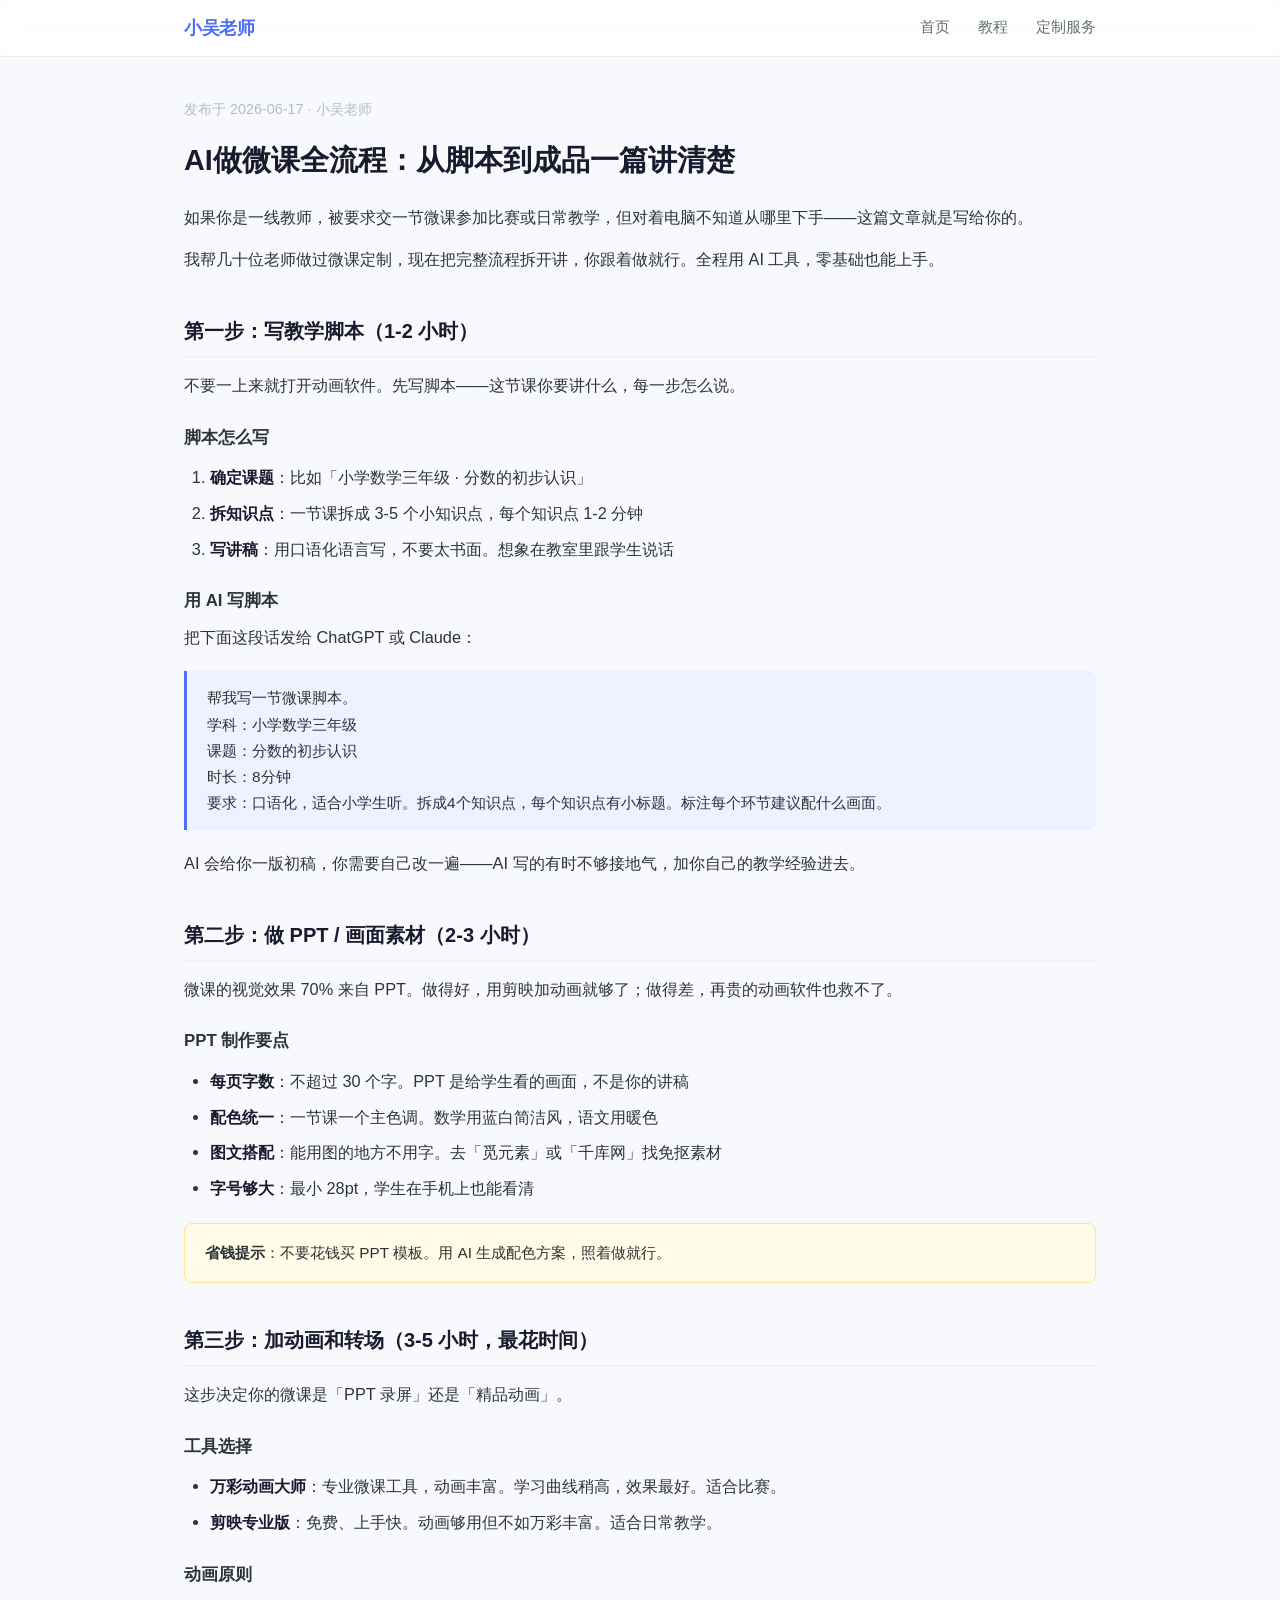
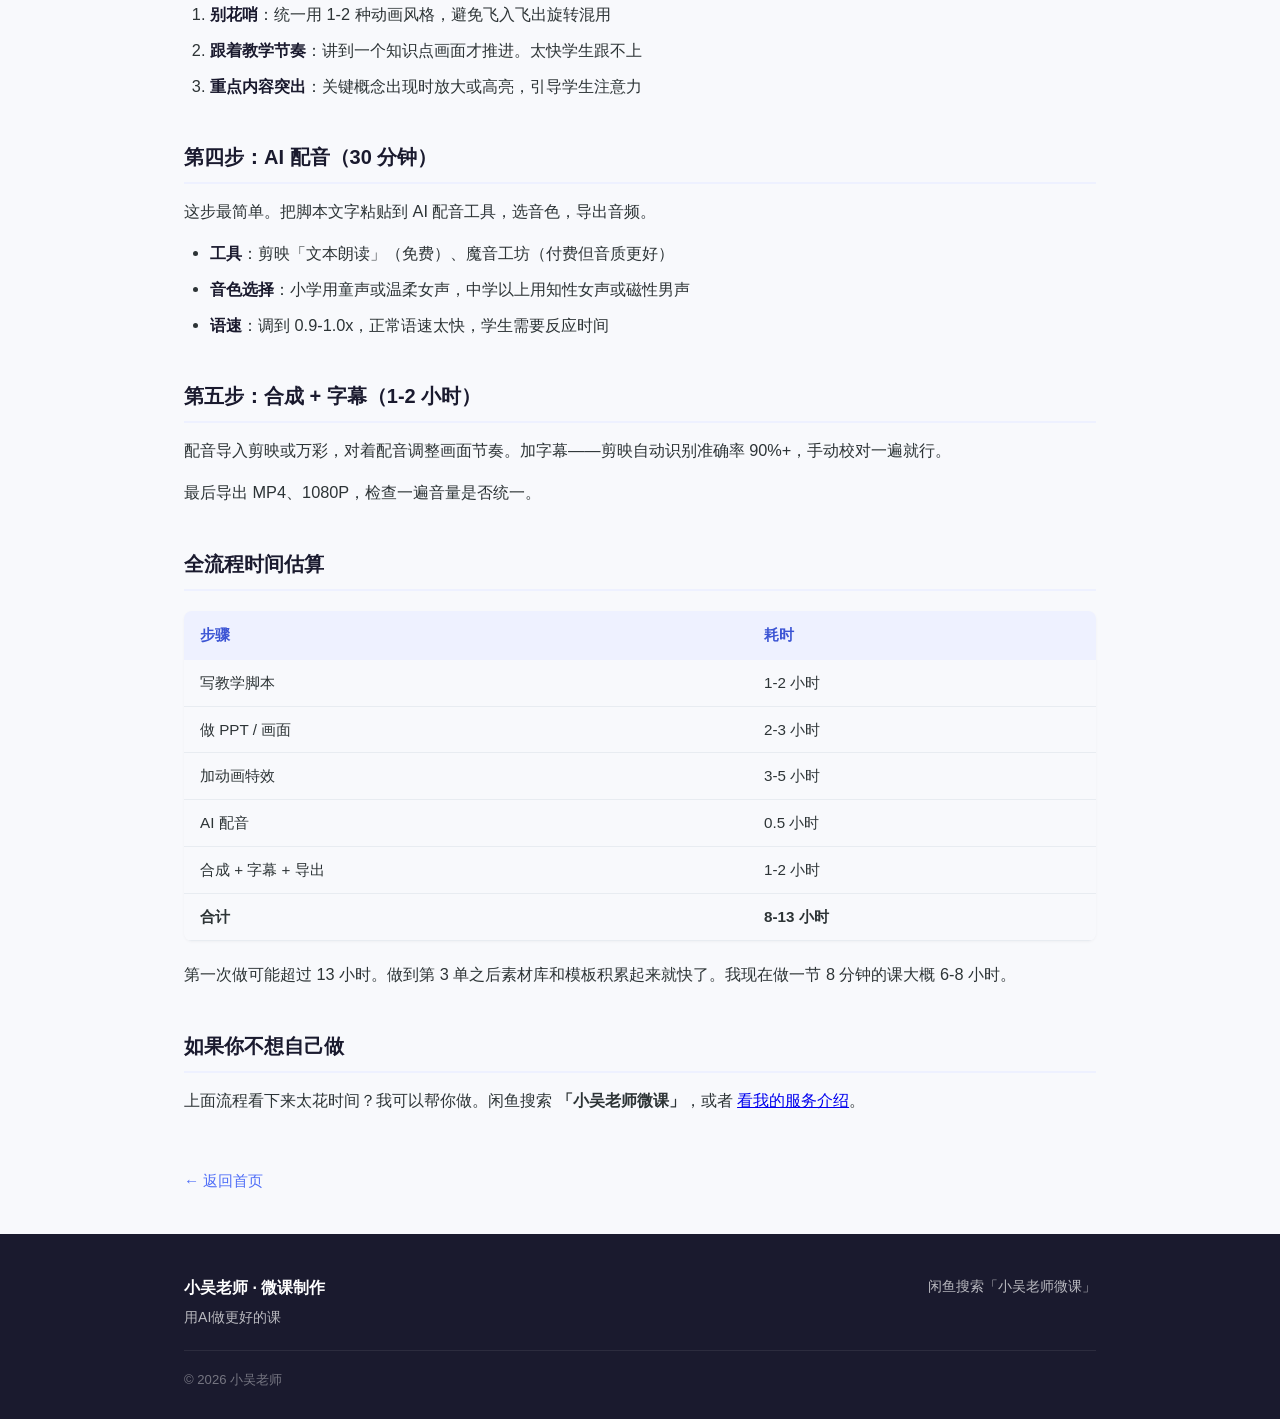
==== posts/01-ai-microcourse-guide.html @ 81d9802d "小吴老师微课制作网站：首页 + 首篇教程 + 闲鱼文案更新" ====
<!DOCTYPE html>
<html lang="zh-CN">
<head>
  <meta charset="UTF-8">
  <meta name="viewport" content="width=device-width, initial-scale=1.0">
  <title>AI做微课全流程：从脚本到成品一篇讲清楚 | 小吴老师</title>
  <meta name="description" content="小吴老师分享用AI工具做精品微课的完整流程：教学脚本→PPT→动画特效→AI配音→字幕→成品。适合教师和微课新手。">
  <link rel="stylesheet" href="../style.css">
</head>
<body>

  <nav>
    <div class="container nav-inner">
      <a href="../index.html" class="logo">小吴老师</a>
      <div class="nav-links">
        <a href="../index.html">首页</a>
        <a href="../index.html#posts">教程</a>
        <a href="../index.html#service">定制服务</a>
      </div>
    </div>
  </nav>

  <main class="container">
    <article>
      <p class="meta">发布于 2026-06-17 · 小吴老师</p>
      <h1>AI做微课全流程：从脚本到成品一篇讲清楚</h1>

      <p>如果你是一线教师，被要求交一节微课参加比赛或日常教学，但对着电脑不知道从哪里下手——这篇文章就是写给你的。</p>

      <p>我帮几十位老师做过微课定制，现在把完整流程拆开讲，你跟着做就行。全程用 AI 工具，零基础也能上手。</p>

      <h2>第一步：写教学脚本（1-2 小时）</h2>
      <p>不要一上来就打开动画软件。先写脚本——这节课你要讲什么，每一步怎么说。</p>

      <h3>脚本怎么写</h3>
      <ol>
        <li><strong>确定课题</strong>：比如「小学数学三年级 · 分数的初步认识」</li>
        <li><strong>拆知识点</strong>：一节课拆成 3-5 个小知识点，每个知识点 1-2 分钟</li>
        <li><strong>写讲稿</strong>：用口语化语言写，不要太书面。想象在教室里跟学生说话</li>
      </ol>

      <h3>用 AI 写脚本</h3>
      <p>把下面这段话发给 ChatGPT 或 Claude：</p>
      <blockquote>
        帮我写一节微课脚本。<br>
        学科：小学数学三年级<br>
        课题：分数的初步认识<br>
        时长：8分钟<br>
        要求：口语化，适合小学生听。拆成4个知识点，每个知识点有小标题。标注每个环节建议配什么画面。
      </blockquote>
      <p>AI 会给你一版初稿，你需要自己改一遍——AI 写的有时不够接地气，加你自己的教学经验进去。</p>

      <h2>第二步：做 PPT / 画面素材（2-3 小时）</h2>
      <p>微课的视觉效果 70% 来自 PPT。做得好，用剪映加动画就够了；做得差，再贵的动画软件也救不了。</p>

      <h3>PPT 制作要点</h3>
      <ul>
        <li><strong>每页字数</strong>：不超过 30 个字。PPT 是给学生看的画面，不是你的讲稿</li>
        <li><strong>配色统一</strong>：一节课一个主色调。数学用蓝白简洁风，语文用暖色</li>
        <li><strong>图文搭配</strong>：能用图的地方不用字。去「觅元素」或「千库网」找免抠素材</li>
        <li><strong>字号够大</strong>：最小 28pt，学生在手机上也能看清</li>
      </ul>

      <div class="tip">
        <strong>省钱提示</strong>：不要花钱买 PPT 模板。用 AI 生成配色方案，照着做就行。
      </div>

      <h2>第三步：加动画和转场（3-5 小时，最花时间）</h2>
      <p>这步决定你的微课是「PPT 录屏」还是「精品动画」。</p>

      <h3>工具选择</h3>
      <ul>
        <li><strong>万彩动画大师</strong>：专业微课工具，动画丰富。学习曲线稍高，效果最好。适合比赛。</li>
        <li><strong>剪映专业版</strong>：免费、上手快。动画够用但不如万彩丰富。适合日常教学。</li>
      </ul>

      <h3>动画原则</h3>
      <ol>
        <li><strong>别花哨</strong>：统一用 1-2 种动画风格，避免飞入飞出旋转混用</li>
        <li><strong>跟着教学节奏</strong>：讲到一个知识点画面才推进。太快学生跟不上</li>
        <li><strong>重点内容突出</strong>：关键概念出现时放大或高亮，引导学生注意力</li>
      </ol>

      <h2>第四步：AI 配音（30 分钟）</h2>
      <p>这步最简单。把脚本文字粘贴到 AI 配音工具，选音色，导出音频。</p>
      <ul>
        <li><strong>工具</strong>：剪映「文本朗读」（免费）、魔音工坊（付费但音质更好）</li>
        <li><strong>音色选择</strong>：小学用童声或温柔女声，中学以上用知性女声或磁性男声</li>
        <li><strong>语速</strong>：调到 0.9-1.0x，正常语速太快，学生需要反应时间</li>
      </ul>

      <h2>第五步：合成 + 字幕（1-2 小时）</h2>
      <p>配音导入剪映或万彩，对着配音调整画面节奏。加字幕——剪映自动识别准确率 90%+，手动校对一遍就行。</p>
      <p>最后导出 MP4、1080P，检查一遍音量是否统一。</p>

      <h2>全流程时间估算</h2>
      <table>
        <thead>
          <tr><th>步骤</th><th>耗时</th></tr>
        </thead>
        <tbody>
          <tr><td>写教学脚本</td><td>1-2 小时</td></tr>
          <tr><td>做 PPT / 画面</td><td>2-3 小时</td></tr>
          <tr><td>加动画特效</td><td>3-5 小时</td></tr>
          <tr><td>AI 配音</td><td>0.5 小时</td></tr>
          <tr><td>合成 + 字幕 + 导出</td><td>1-2 小时</td></tr>
          <tr style="font-weight:700;"><td>合计</td><td>8-13 小时</td></tr>
        </tbody>
      </table>

      <p>第一次做可能超过 13 小时。做到第 3 单之后素材库和模板积累起来就快了。我现在做一节 8 分钟的课大概 6-8 小时。</p>

      <h2>如果你不想自己做</h2>
      <p>上面流程看下来太花时间？我可以帮你做。闲鱼搜索 <strong>「小吴老师微课」</strong>，或者 <a href="../index.html#service">看我的服务介绍</a>。</p>

      <a href="../index.html" class="back-link">← 返回首页</a>
    </article>
  </main>

  <footer>
    <div class="container">
      <div class="footer-inner">
        <div class="footer-brand">
          <strong>小吴老师 · 微课制作</strong>
          <p>用AI做更好的课</p>
        </div>
        <div class="footer-links">
          <span>闲鱼搜索「小吴老师微课」</span>
        </div>
      </div>
      <p class="footer-copy">© 2026 小吴老师</p>
    </div>
  </footer>

</body>
</html>
---- style.css ----
/* ====== 基础重置 ====== */
*, *::before, *::after { margin: 0; padding: 0; box-sizing: border-box; }

:root {
  --primary: #4f6ef7;
  --primary-light: #eef1ff;
  --primary-dark: #3b54d4;
  --text: #2d3436;
  --text-light: #636e72;
  --bg: #f8f9fc;
  --white: #fff;
  --border: #e8ecf1;
  --shadow-sm: 0 1px 3px rgba(0,0,0,0.04);
  --shadow-md: 0 4px 16px rgba(0,0,0,0.06);
  --shadow-lg: 0 8px 32px rgba(0,0,0,0.08);
  --radius: 12px;
  --radius-sm: 8px;
}

body {
  font-family: -apple-system, BlinkMacSystemFont, "Segoe UI", "PingFang SC", "Hiragino Sans GB", "Microsoft YaHei", sans-serif;
  line-height: 1.7;
  color: var(--text);
  background: var(--bg);
  -webkit-font-smoothing: antialiased;
}

.container { max-width: 960px; margin: 0 auto; padding: 0 24px; }

/* ====== 导航 ====== */
nav {
  background: rgba(255,255,255,0.85);
  backdrop-filter: blur(12px);
  -webkit-backdrop-filter: blur(12px);
  border-bottom: 1px solid var(--border);
  position: sticky;
  top: 0;
  z-index: 100;
}
.nav-inner {
  display: flex;
  align-items: center;
  justify-content: space-between;
  height: 56px;
}
.logo {
  font-size: 1.15em;
  font-weight: 700;
  color: var(--primary);
  text-decoration: none;
  letter-spacing: -0.3px;
}
.nav-links { display: flex; gap: 28px; }
.nav-links a {
  text-decoration: none;
  color: var(--text-light);
  font-size: 0.92em;
  font-weight: 500;
  transition: color 0.2s;
}
.nav-links a:hover { color: var(--primary); }

/* ====== 主视觉 ====== */
.hero {
  padding: 80px 0 64px;
  text-align: center;
  background: linear-gradient(160deg, #f0f3ff 0%, #fdf2f8 50%, #f0f9ff 100%);
}
.hero-badge {
  display: inline-block;
  background: var(--white);
  color: var(--primary);
  font-weight: 600;
  font-size: 0.9em;
  padding: 6px 18px;
  border-radius: 20px;
  margin-bottom: 24px;
  box-shadow: var(--shadow-sm);
}
.hero h1 {
  font-size: 2.4em;
  font-weight: 800;
  line-height: 1.35;
  letter-spacing: -0.5px;
  margin-bottom: 16px;
  color: #1a1a2e;
}
.hero-desc {
  font-size: 1.1em;
  color: var(--text-light);
  max-width: 520px;
  margin: 0 auto 32px;
  line-height: 1.6;
}
.hero-actions { display: flex; gap: 14px; justify-content: center; flex-wrap: wrap; }
.btn-primary, .btn-outline {
  display: inline-block;
  padding: 12px 32px;
  border-radius: 28px;
  font-size: 0.98em;
  font-weight: 600;
  text-decoration: none;
  transition: all 0.2s;
}
.btn-primary {
  background: var(--primary);
  color: #fff;
  box-shadow: 0 4px 14px rgba(79,110,247,0.35);
}
.btn-primary:hover { background: var(--primary-dark); transform: translateY(-1px); }
.btn-outline {
  background: var(--white);
  color: var(--primary);
  border: 1.5px solid var(--primary);
}
.btn-outline:hover { background: var(--primary-light); }

/* ====== 自我介绍 ====== */
.about { padding: 0 0 56px; margin-top: -28px; }
.about-card {
  background: var(--white);
  border-radius: var(--radius);
  padding: 36px 40px;
  box-shadow: var(--shadow-md);
  text-align: center;
}
.about-avatar { font-size: 3em; margin-bottom: 8px; }
.about-card h2 { font-size: 1.4em; margin-bottom: 10px; color: #1a1a2e; }
.about-card > p { color: var(--text-light); max-width: 560px; margin: 0 auto 24px; font-size: 0.98em; }
.about-stats { display: flex; gap: 24px; justify-content: center; flex-wrap: wrap; }
.stat { text-align: center; min-width: 100px; }
.stat strong { display: block; font-size: 0.85em; color: var(--primary); text-transform: uppercase; letter-spacing: 0.5px; }
.stat span { font-size: 0.88em; color: var(--text-light); }

/* ====== 通用 section ====== */
section { padding: 64px 0; }
.section-header { text-align: center; margin-bottom: 40px; }
.section-header h2 { font-size: 1.6em; font-weight: 700; margin-bottom: 8px; color: #1a1a2e; }
.section-header p { color: var(--text-light); font-size: 0.98em; }

/* ====== 教程卡片 ====== */
#posts { background: var(--white); }
.post-grid { display: grid; grid-template-columns: repeat(3, 1fr); gap: 20px; }
.post-card {
  display: block;
  background: var(--bg);
  border-radius: var(--radius);
  padding: 24px;
  text-decoration: none;
  transition: all 0.25s;
  border: 1.5px solid transparent;
}
.post-card:hover { border-color: var(--primary); box-shadow: var(--shadow-md); transform: translateY(-2px); }
.post-card-tag {
  display: inline-block;
  font-size: 0.75em;
  font-weight: 600;
  padding: 3px 10px;
  border-radius: 12px;
  margin-bottom: 12px;
  background: var(--primary-light);
  color: var(--primary);
}
.tag-soon { background: #fff7e6; color: #d48806; }
.post-card h3 { font-size: 1.02em; color: var(--text); margin-bottom: 8px; line-height: 1.5; }
.post-card p { font-size: 0.88em; color: var(--text-light); margin-bottom: 12px; line-height: 1.5; }
.post-card-date { font-size: 0.8em; color: #b2bec3; }
.post-card-empty { cursor: default; opacity: 0.7; }
.post-card-empty:hover { border-color: transparent; transform: none; box-shadow: none; }

/* ====== 服务卡片 ====== */
.service-grid { display: grid; grid-template-columns: repeat(2, 1fr); gap: 20px; margin-bottom: 24px; }
.service-card {
  background: var(--white);
  border-radius: var(--radius);
  padding: 28px;
  box-shadow: var(--shadow-sm);
  border: 1.5px solid var(--border);
  position: relative;
  transition: all 0.25s;
}
.service-card:hover { box-shadow: var(--shadow-md); transform: translateY(-2px); }
.service-card-featured { border-color: var(--primary); box-shadow: var(--shadow-md); }
.service-icon { font-size: 2em; margin-bottom: 12px; }
.service-card h3 { font-size: 1.1em; margin-bottom: 8px; color: #1a1a2e; }
.service-desc { font-size: 0.9em; color: var(--text-light); margin-bottom: 12px; line-height: 1.5; }
.service-price {
  font-size: 1.2em;
  font-weight: 700;
  color: var(--primary);
  margin-bottom: 14px;
}
.service-card ul { list-style: none; }
.service-card li {
  font-size: 0.87em;
  color: var(--text-light);
  padding: 3px 0 3px 18px;
  position: relative;
}
.service-card li::before { content: "·"; position: absolute; left: 4px; color: var(--primary); font-weight: bold; }
.service-badge {
  position: absolute;
  top: -10px;
  right: 20px;
  background: var(--primary);
  color: #fff;
  font-size: 0.75em;
  font-weight: 600;
  padding: 4px 14px;
  border-radius: 12px;
}
.service-cta {
  text-align: center;
  background: var(--primary-light);
  border-radius: var(--radius-sm);
  padding: 16px;
  font-size: 0.95em;
}
.service-cta strong { color: var(--primary); }

/* ====== 流程 ====== */
.process { background: var(--white); }
.process-steps { display: flex; align-items: flex-start; justify-content: center; gap: 8px; flex-wrap: wrap; }
.step { text-align: center; width: 160px; }
.step-num {
  width: 40px; height: 40px;
  border-radius: 50%;
  background: var(--primary-light);
  color: var(--primary);
  font-weight: 700;
  font-size: 1.1em;
  display: flex;
  align-items: center;
  justify-content: center;
  margin: 0 auto 10px;
}
.step h4 { font-size: 0.95em; margin-bottom: 4px; color: #1a1a2e; }
.step p { font-size: 0.82em; color: var(--text-light); line-height: 1.4; }
.step-arrow { font-size: 1.4em; color: #ccc; margin-top: 10px; }

/* ====== 文章页 ====== */
article { padding: 40px 0; }
article .meta { color: #b2bec3; font-size: 0.9em; margin-bottom: 20px; }
article h1 { font-size: 1.8em; font-weight: 800; margin-bottom: 24px; color: #1a1a2e; line-height: 1.35; }
article h2 {
  font-size: 1.25em;
  font-weight: 700;
  margin-top: 40px;
  margin-bottom: 14px;
  padding-bottom: 8px;
  border-bottom: 2px solid var(--primary-light);
  color: #1a1a2e;
}
article h3 { font-size: 1.05em; font-weight: 600; margin-top: 24px; margin-bottom: 8px; color: #2d3436; }
article p { margin-bottom: 14px; font-size: 1.02em; }
article ul, article ol { margin: 12px 0 12px 26px; }
article li { margin-bottom: 8px; font-size: 1.02em; }
article li strong { color: #1a1a2e; }
article blockquote {
  border-left: 3px solid var(--primary);
  padding: 14px 20px;
  margin: 20px 0;
  background: var(--primary-light);
  border-radius: 0 var(--radius-sm) var(--radius-sm) 0;
  color: var(--text);
  font-size: 0.96em;
}
article .tip {
  background: #fffbe6;
  border: 1px solid #ffe58f;
  border-radius: var(--radius-sm);
  padding: 16px 20px;
  margin: 20px 0;
  font-size: 0.96em;
}
article table {
  width: 100%;
  border-collapse: collapse;
  margin: 20px 0;
  border-radius: var(--radius-sm);
  overflow: hidden;
  box-shadow: var(--shadow-sm);
}
article th {
  background: var(--primary-light);
  padding: 12px 16px;
  text-align: left;
  font-weight: 600;
  font-size: 0.92em;
  color: var(--primary-dark);
}
article td {
  padding: 10px 16px;
  border-bottom: 1px solid var(--border);
  font-size: 0.95em;
}
.back-link {
  display: inline-block;
  margin-top: 40px;
  color: var(--primary);
  text-decoration: none;
  font-weight: 500;
  font-size: 0.95em;
  transition: color 0.2s;
}
.back-link:hover { color: var(--primary-dark); }

/* ====== Footer ====== */
footer {
  background: #1a1a2e;
  color: rgba(255,255,255,0.7);
  padding: 40px 0 28px;
}
.footer-inner {
  display: flex;
  justify-content: space-between;
  align-items: flex-start;
  margin-bottom: 20px;
  gap: 20px;
  flex-wrap: wrap;
}
.footer-brand strong { display: block; color: #fff; font-size: 1em; margin-bottom: 4px; }
.footer-brand p { font-size: 0.88em; }
.footer-links { font-size: 0.9em; }
.footer-copy { font-size: 0.82em; color: rgba(255,255,255,0.4); border-top: 1px solid rgba(255,255,255,0.08); padding-top: 18px; }

/* ====== 响应式 ====== */
@media (max-width: 768px) {
  .hero h1 { font-size: 1.7em; }
  .hero { padding: 48px 0 40px; }
  .post-grid { grid-template-columns: 1fr; }
  .service-grid { grid-template-columns: 1fr; }
  .process-steps { flex-direction: column; align-items: center; }
  .step-arrow { transform: rotate(90deg); }
  .about-card { padding: 24px 20px; }
  .about-stats { gap: 16px; }
  article h1 { font-size: 1.4em; }
}
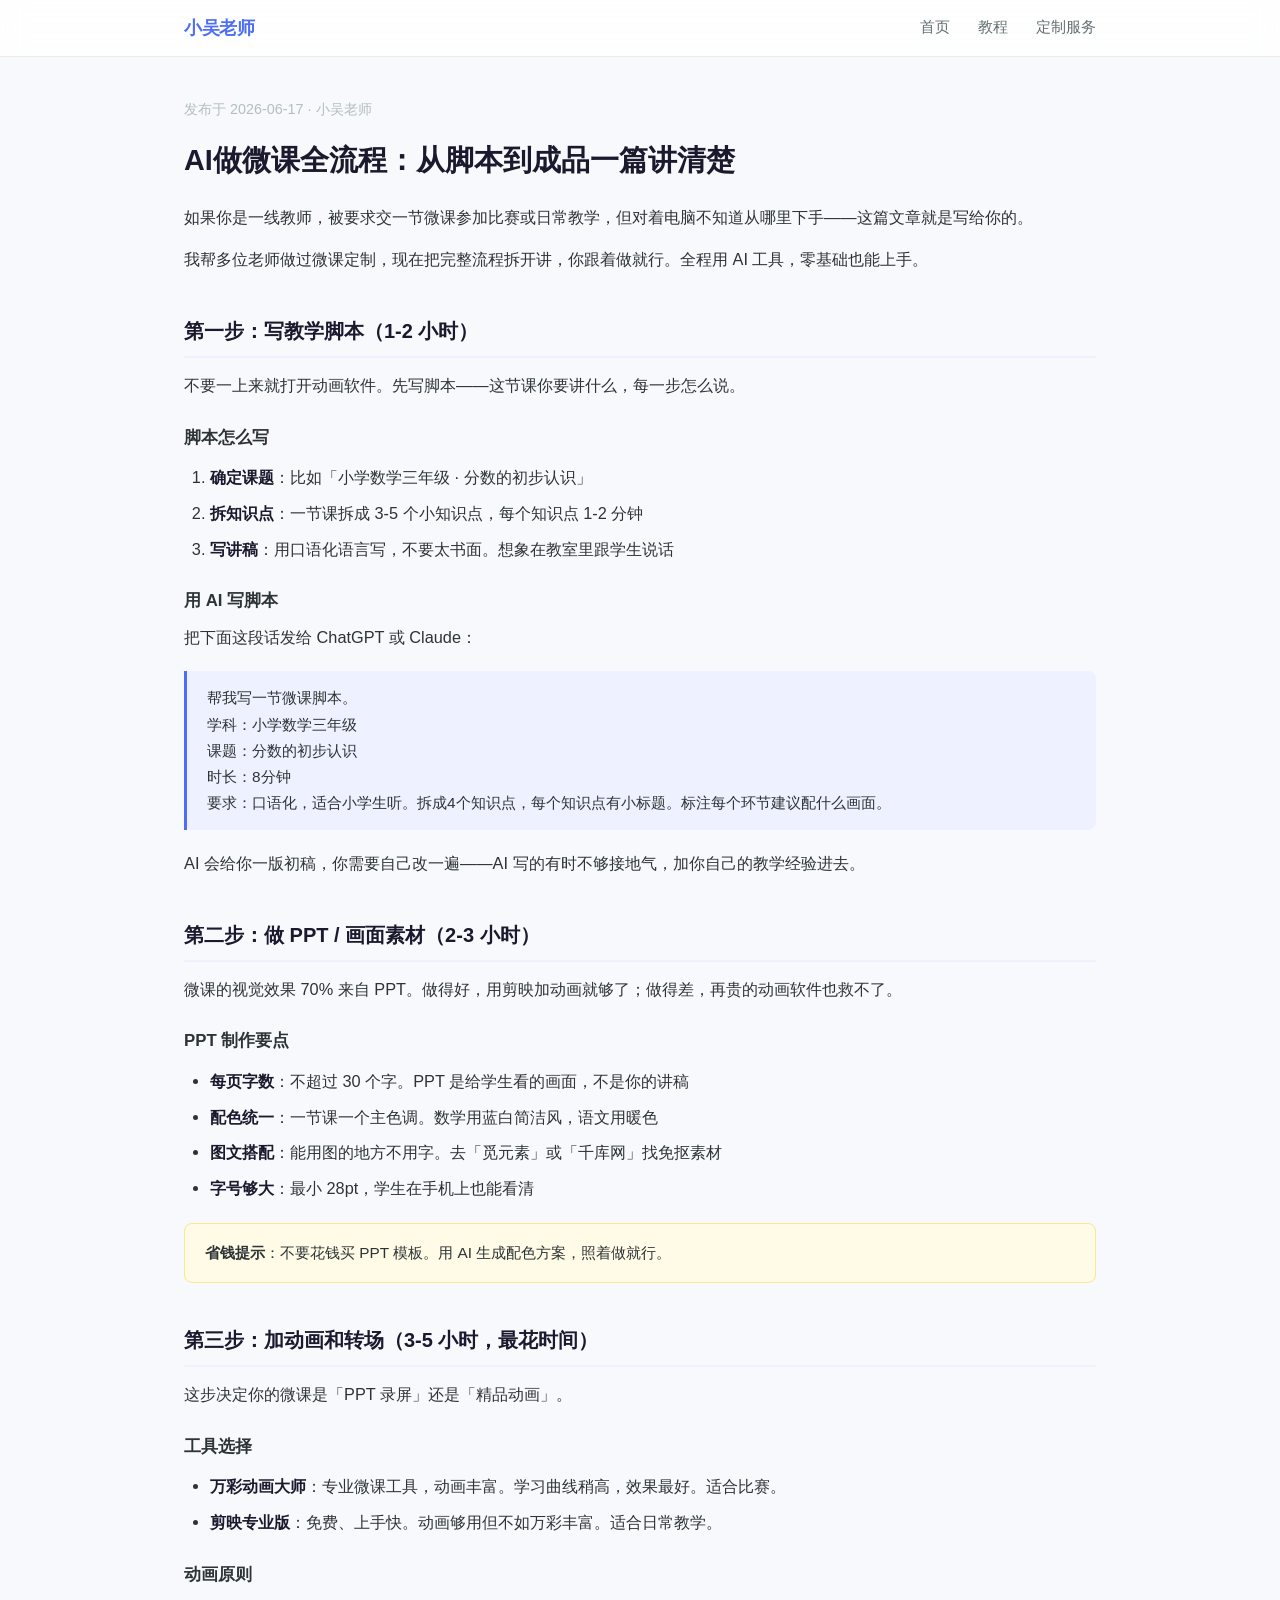
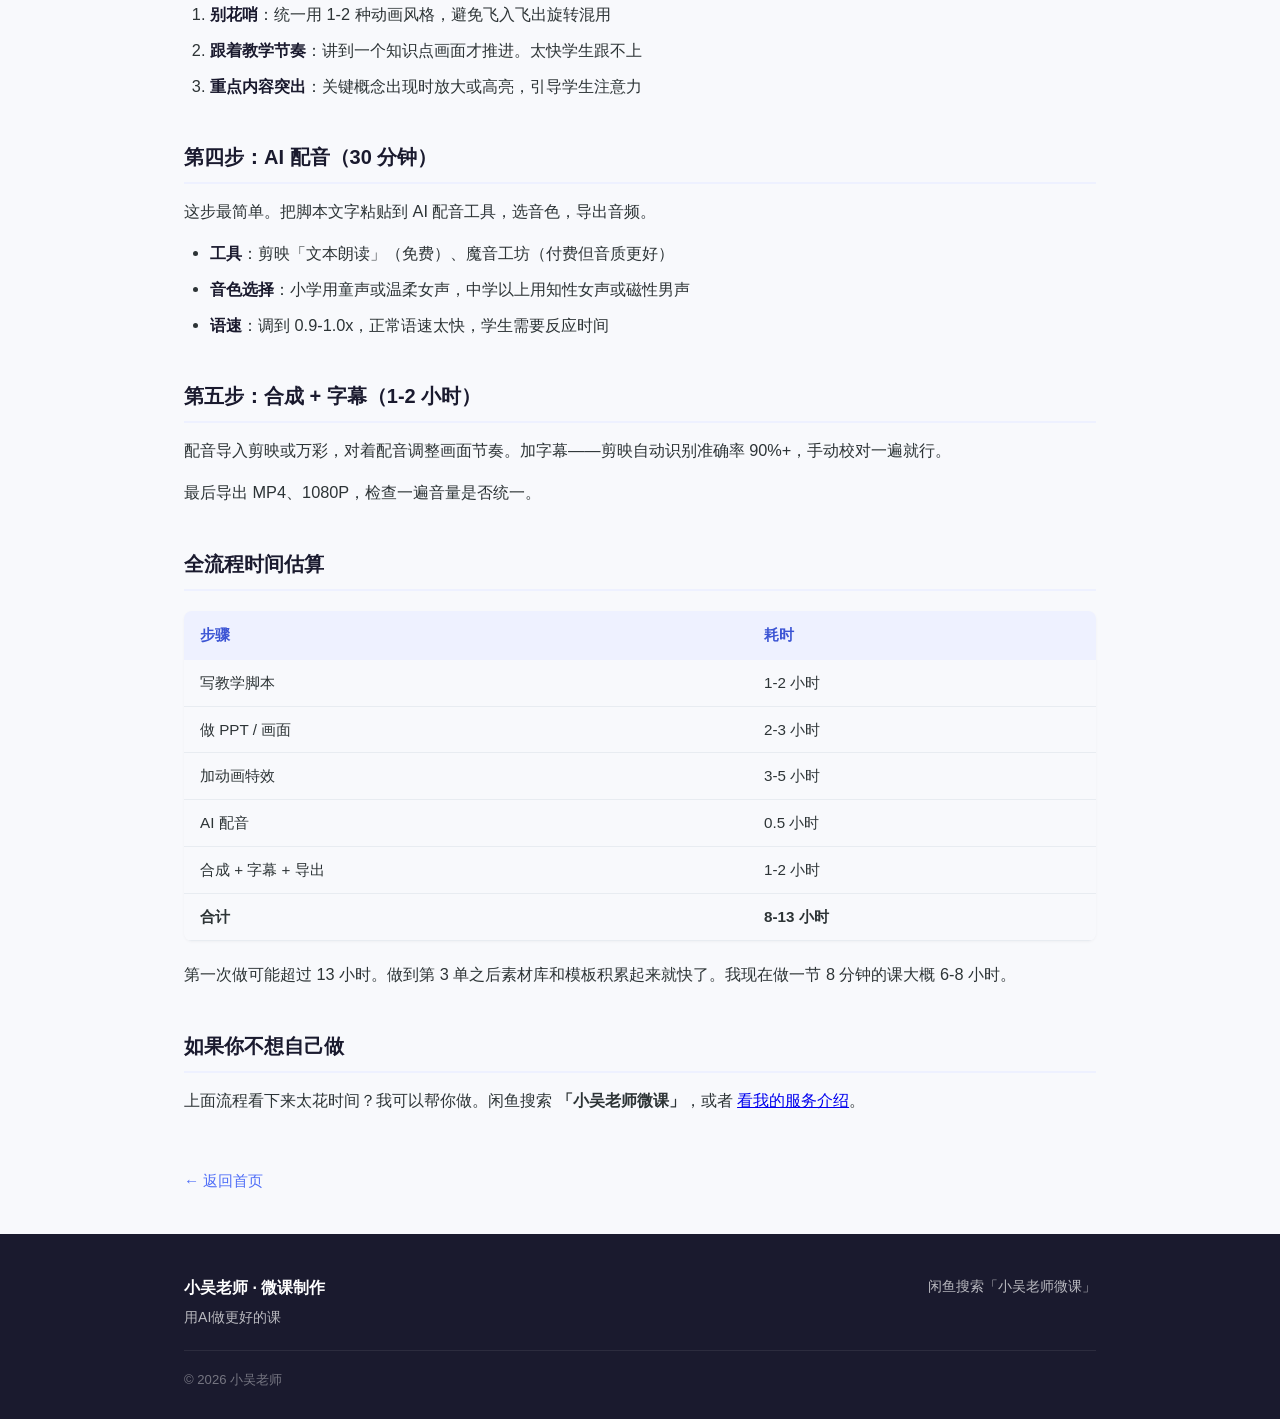
==== commit d919604f: "修正第一篇教程措辞：几十位→多位" ====
--- a/posts/01-ai-microcourse-guide.html
+++ b/posts/01-ai-microcourse-guide.html
@@ -27,7 +27,7 @@
 
       <p>如果你是一线教师，被要求交一节微课参加比赛或日常教学，但对着电脑不知道从哪里下手——这篇文章就是写给你的。</p>
 
-      <p>我帮几十位老师做过微课定制，现在把完整流程拆开讲，你跟着做就行。全程用 AI 工具，零基础也能上手。</p>
+      <p>我帮多位老师做过微课定制，现在把完整流程拆开讲，你跟着做就行。全程用 AI 工具，零基础也能上手。</p>
 
       <h2>第一步：写教学脚本（1-2 小时）</h2>
       <p>不要一上来就打开动画软件。先写脚本——这节课你要讲什么，每一步怎么说。</p>
--- a/style.css
+++ b/style.css
@@ -127,6 +127,8 @@
 .about-avatar { font-size: 3em; margin-bottom: 8px; }
 .about-card h2 { font-size: 1.4em; margin-bottom: 10px; color: #1a1a2e; }
 .about-card > p { color: var(--text-light); max-width: 560px; margin: 0 auto 24px; font-size: 0.98em; }
+.about-wechat { font-size: 1.05em; color: var(--text); margin-top: -14px; }
+.about-wechat strong { color: var(--primary); }
 .about-stats { display: flex; gap: 24px; justify-content: center; flex-wrap: wrap; }
 .stat { text-align: center; min-width: 100px; }
 .stat strong { display: block; font-size: 0.85em; color: var(--primary); text-transform: uppercase; letter-spacing: 0.5px; }
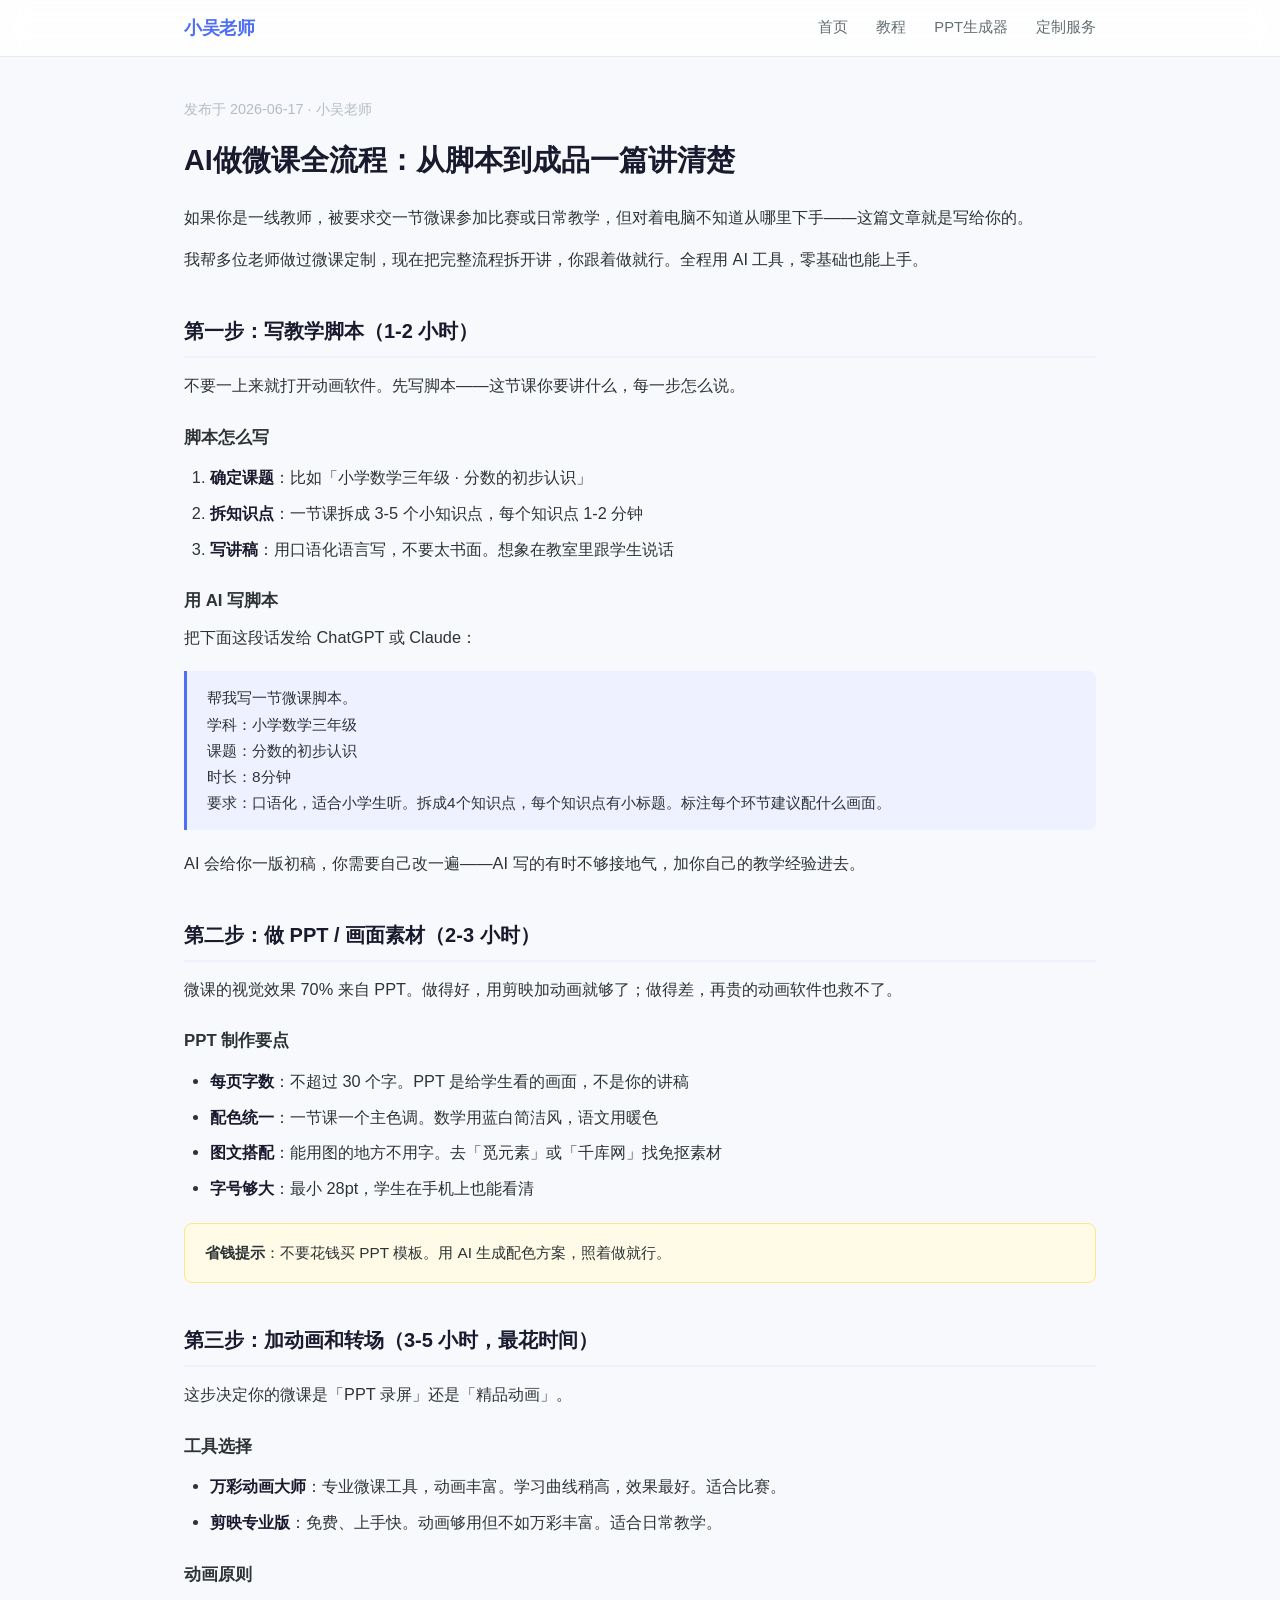
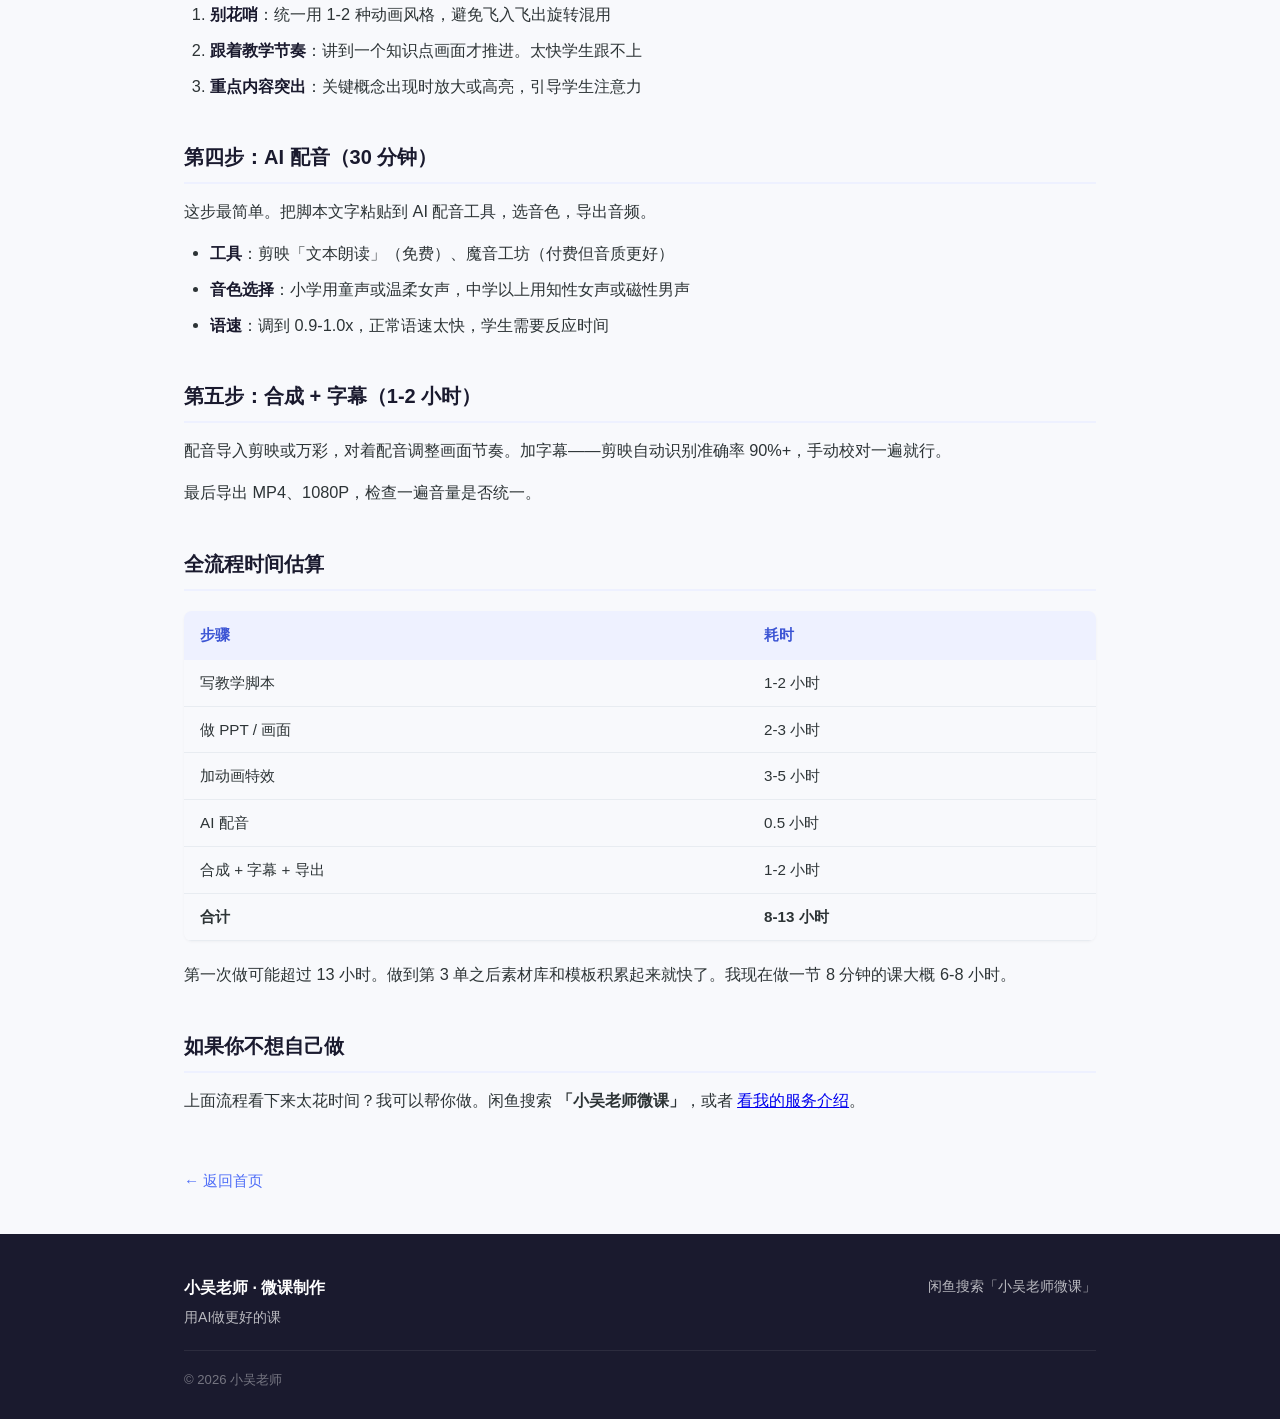
==== commit a549153c: "新增PPT一键生成器工具：三档品质（一般/标准/高端），全学科覆盖" ====
--- a/posts/01-ai-microcourse-guide.html
+++ b/posts/01-ai-microcourse-guide.html
@@ -15,6 +15,7 @@
       <div class="nav-links">
         <a href="../index.html">首页</a>
         <a href="../index.html#posts">教程</a>
+        <a href="../tools/ppt-generator.html">PPT生成器</a>
         <a href="../index.html#service">定制服务</a>
       </div>
     </div>
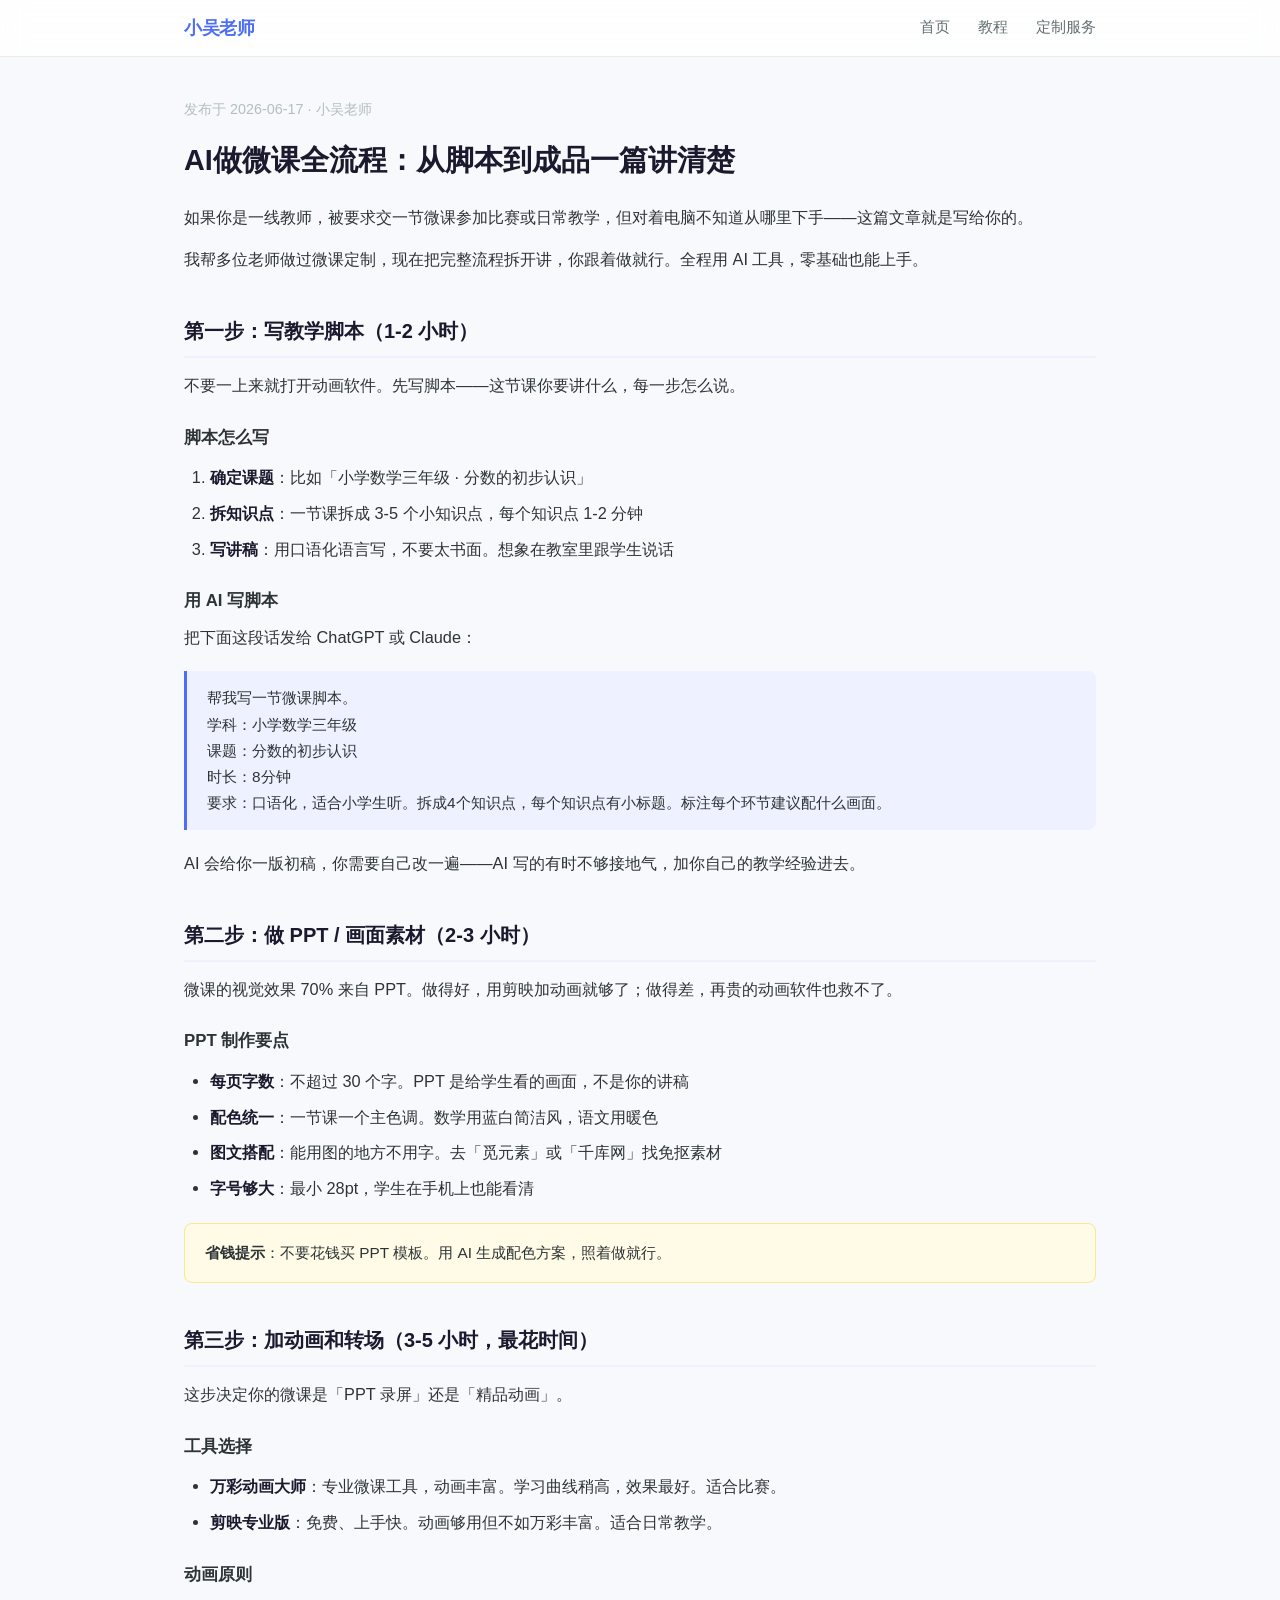
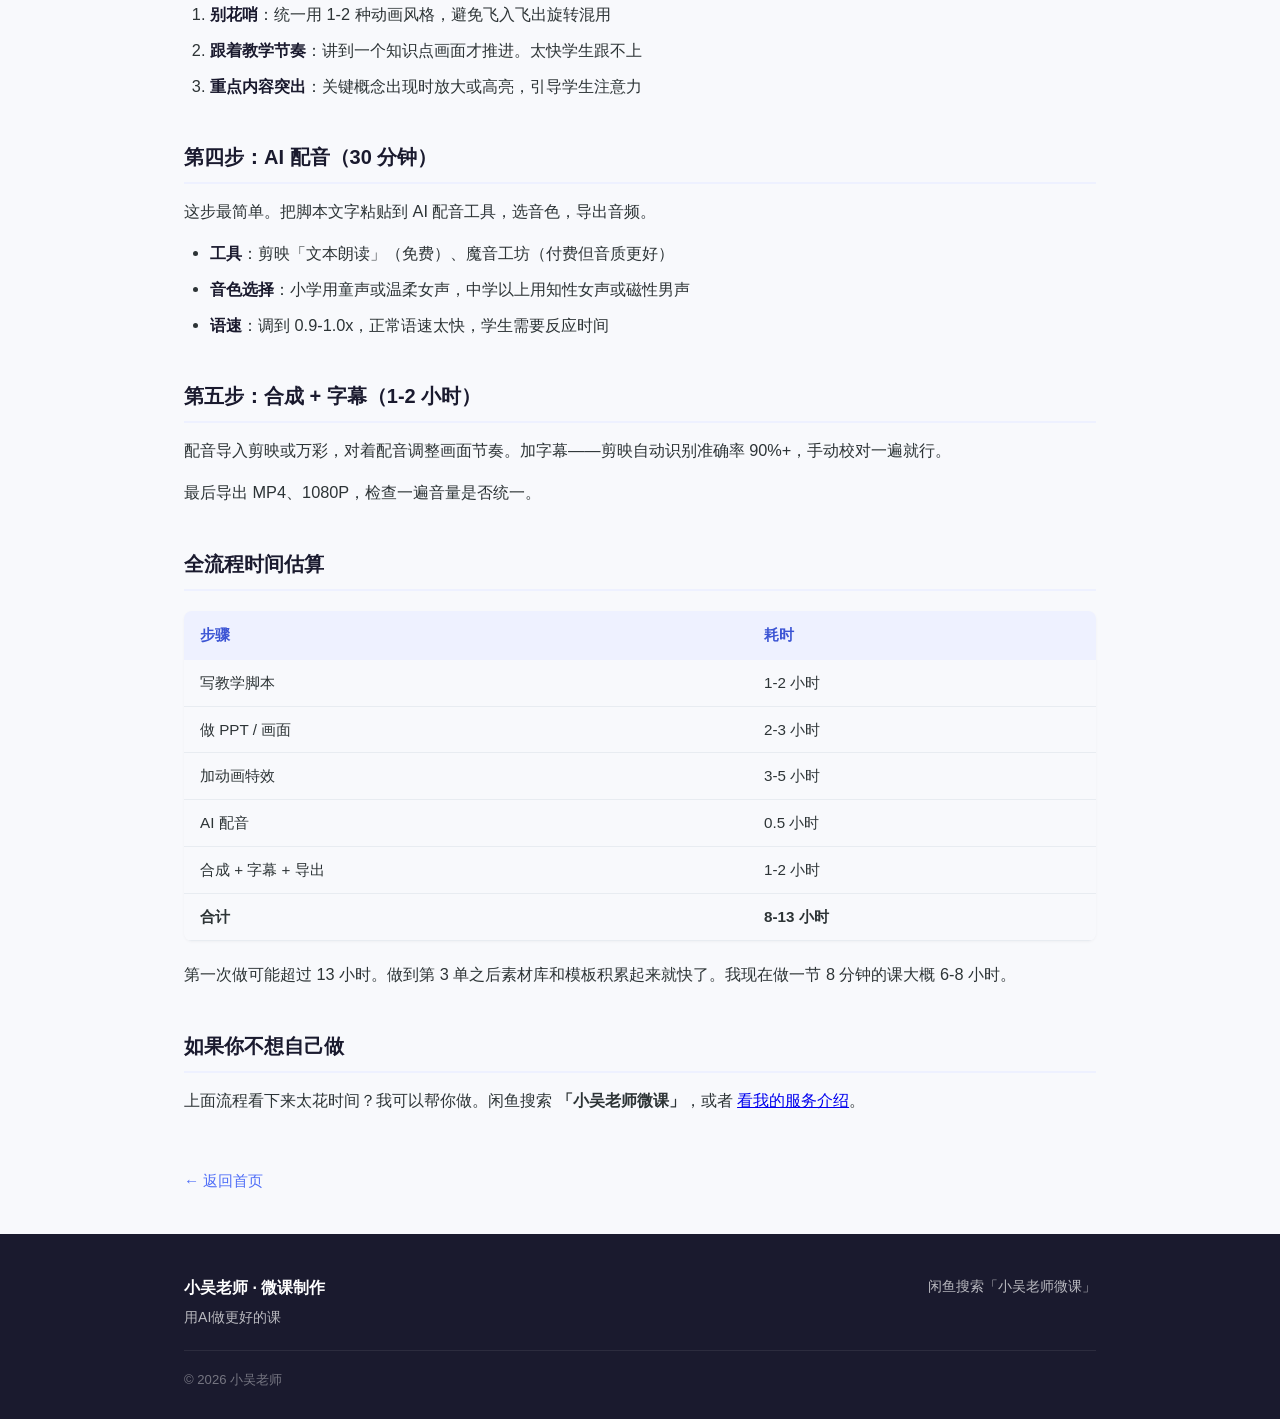
==== commit f312e4ae: "删除PPT生成器相关所有内容" ====
--- a/posts/01-ai-microcourse-guide.html
+++ b/posts/01-ai-microcourse-guide.html
@@ -15,7 +15,7 @@
       <div class="nav-links">
         <a href="../index.html">首页</a>
         <a href="../index.html#posts">教程</a>
-        <a href="../tools/ppt-generator.html">PPT生成器</a>
+
         <a href="../index.html#service">定制服务</a>
       </div>
     </div>
